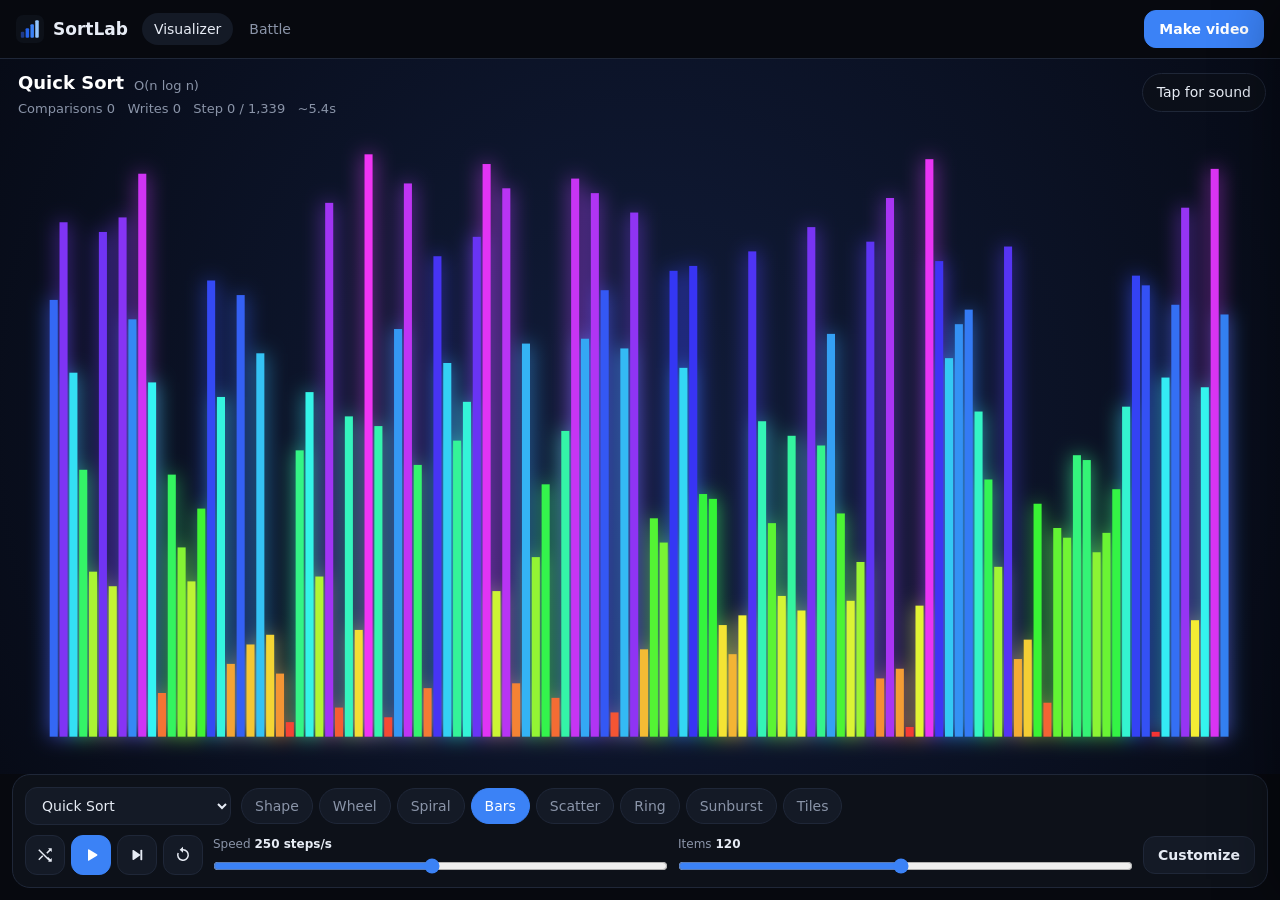
==== index.html @ f8ce672e "Add files via upload" ====
<!DOCTYPE html>
<html lang="en">
<head>
  <meta charset="UTF-8">
  <meta name="viewport" content="width=device-width, initial-scale=1, viewport-fit=cover">
  <title>SortLab - Watch sorting algorithms come alive</title>
  <meta name="description" content="Free sorting algorithm visualizer with 22 algorithms, 8 styles, sound, battles and a video maker for TikTok, Reels and Shorts.">
  <meta name="theme-color" content="#07090f">
  <meta property="og:title" content="SortLab">
  <meta property="og:description" content="22 sorting algorithms, 8 styles, sound, battles and a free video maker.">
  <link rel="icon" href="favicon.svg" type="image/svg+xml">
  <link rel="stylesheet" href="style.css">
</head>
<body>
  <header class="topbar">
    <a class="brand" href="index.html"><img src="favicon.svg" alt="" width="28" height="28"><span>SortLab</span></a>
    <nav class="nav">
      <a href="index.html" class="active">Visualizer</a>
      <a href="battle.html">Battle</a>
    </nav>
    <button class="btn primary" id="openVideo">Make video</button>
  </header>

  <main class="stage-wrap">
    <canvas id="stage" aria-label="Sorting visualization"></canvas>
    <button class="sound-hint" id="soundHint">Tap for sound</button>
  </main>

  <section class="dock">
    <div class="dock-row">
      <select id="algoSelect" class="select algo-select" aria-label="Algorithm"></select>
      <div class="chips" id="modeChips"></div>
    </div>
    <div class="dock-row">
      <div class="btn-group">
        <button class="btn icon" id="btnNew" title="New array (N)" aria-label="New array"></button>
        <button class="btn primary icon" id="btnPlay" title="Play (Space)" aria-label="Play or pause"></button>
        <button class="btn icon" id="btnStep" title="One step (Right arrow)" aria-label="One step"></button>
        <button class="btn icon" id="btnReset" title="Reset (R)" aria-label="Reset"></button>
      </div>
      <label class="slider"><span>Speed <b id="speedVal"></b></span><input type="range" id="speed" min="0" max="1000"></label>
      <label class="slider"><span>Items <b id="sizeVal"></b></span><input type="range" id="size" min="0" max="100" step="0.1"></label>
      <button class="btn" id="openCustomize">Customize</button>
    </div>
  </section>

  <aside class="drawer" id="drawer"></aside>
  <div class="modal" id="videoModal"></div>
  <div class="toast" id="toast" role="status"></div>

  <script src="core.js"></script>
  <script src="algorithms.js"></script>
  <script src="player.js"></script>
  <script src="palettes.js"></script>
  <script src="audio.js"></script>
  <script src="renderer.js"></script>
  <script src="settings.js"></script>
  <script src="panel.js"></script>
  <script src="video.js"></script>
  <script src="app.js"></script>
</body>
</html>
---- style.css ----
/* SortLab - minimal dark theme */
:root {
  --bg: #07090f;
  --panel: #0d1119;
  --panel2: #141a26;
  --line: #1f2738;
  --line2: #2c3850;
  --text: #e7ecf5;
  --muted: #8a94a8;
  --accent: #3b82f6;
  --accent2: #60a5fa;
  --warn: #fbbf24;
  --r: 14px;
}

* { box-sizing: border-box; }

html, body {
  margin: 0;
  height: 100%;
  background: var(--bg);
  color: var(--text);
  font: 14px/1.45 system-ui, -apple-system, "Segoe UI", Roboto, sans-serif;
  -webkit-tap-highlight-color: transparent;
}

body {
  display: flex;
  flex-direction: column;
  height: 100dvh;
  overflow: hidden;
}

[hidden] { display: none !important; }

h3 { margin: 0; font-size: 18px; }
h4 { margin: 18px 0 10px; font-size: 12px; text-transform: uppercase; letter-spacing: .08em; color: var(--muted); font-weight: 600; }

/* ---------- top bar ---------- */
.topbar {
  display: flex;
  align-items: center;
  gap: 14px;
  padding: 10px 16px;
  padding-top: max(10px, env(safe-area-inset-top));
  border-bottom: 1px solid var(--line);
}
.brand { display: flex; align-items: center; gap: 9px; color: var(--text); text-decoration: none; font-weight: 750; font-size: 17px; }
.nav { display: flex; gap: 4px; margin-right: auto; }
.nav a { color: var(--muted); text-decoration: none; padding: 6px 12px; border-radius: 999px; transition: .15s; }
.nav a:hover, .nav a.active { color: var(--text); background: var(--panel2); }

/* ---------- buttons and inputs ---------- */
.btn {
  appearance: none;
  border: 1px solid var(--line);
  background: var(--panel2);
  color: var(--text);
  padding: 8px 14px;
  border-radius: 12px;
  font: inherit;
  font-weight: 550;
  cursor: pointer;
  display: inline-flex;
  align-items: center;
  justify-content: center;
  gap: 7px;
  text-decoration: none;
  transition: background .15s, border-color .15s, opacity .15s;
  white-space: nowrap;
}
.btn:hover { border-color: var(--line2); background: #19202e; }
.btn:disabled { opacity: .45; cursor: default; }
.btn.primary { background: var(--accent); border-color: var(--accent); color: #fff; }
.btn.primary:hover { background: var(--accent2); border-color: var(--accent2); }
.btn.ghost { background: transparent; border-color: transparent; }
.btn.ghost:hover { background: var(--panel2); }
.btn.icon { width: 40px; height: 40px; padding: 0; flex: none; }
.btn.icon.small { width: 32px; height: 32px; }
.btn.small { padding: 6px 11px; font-size: 13px; }
.btn.block { width: 100%; margin-top: 14px; }
.btn.grow { flex: 1; }
.btn svg { width: 18px; height: 18px; fill: currentColor; flex: none; }
.btn-group { display: flex; gap: 6px; }

.select, .input {
  background: var(--panel2);
  color: var(--text);
  border: 1px solid var(--line);
  border-radius: 12px;
  padding: 9px 12px;
  font: inherit;
  min-width: 0;
  outline: none;
}
.select:focus, .input:focus { border-color: var(--accent); }
.select optgroup { background: var(--panel); color: var(--muted); }
.select option { color: var(--text); }

input[type="range"] { accent-color: var(--accent); width: 100%; margin: 0; }
input[type="color"] {
  width: 38px; height: 38px; padding: 0; border: 1px solid var(--line);
  border-radius: 12px; background: none; cursor: pointer; overflow: hidden;
}
input[type="color"]::-webkit-color-swatch-wrapper { padding: 0; }
input[type="color"]::-webkit-color-swatch { border: none; border-radius: 10px; }

.hint { color: var(--muted); font-size: 12.5px; margin: 8px 0 0; }
.warn { color: var(--warn); font-style: normal; }
.row { display: flex; gap: 8px; align-items: center; flex-wrap: wrap; margin-top: 10px; }

/* ---------- stage ---------- */
.stage-wrap { position: relative; flex: 1; min-height: 0; }
#stage { position: absolute; inset: 0; width: 100%; height: 100%; display: block; }

.sound-hint {
  position: absolute;
  top: 14px;
  right: 14px;
  z-index: 5;
  background: rgba(13, 17, 25, .8);
  backdrop-filter: blur(8px);
  color: var(--text);
  border: 1px solid var(--line);
  border-radius: 999px;
  padding: 8px 14px;
  font: inherit;
  cursor: pointer;
}
.sound-hint.hidden { display: none; }

/* ---------- dock ---------- */
.dock {
  margin: 0 12px 12px;
  margin-bottom: max(12px, env(safe-area-inset-bottom));
  padding: 12px;
  background: var(--panel);
  border: 1px solid var(--line);
  border-radius: 18px;
  display: flex;
  flex-direction: column;
  gap: 10px;
}
.dock-row { display: flex; flex-wrap: wrap; gap: 10px; align-items: center; }
.algo-select { min-width: 190px; }
.chips { display: flex; gap: 6px; overflow-x: auto; flex: 1; scrollbar-width: none; min-width: 0; }
.chips::-webkit-scrollbar { display: none; }
.chip {
  appearance: none; border: 1px solid var(--line); background: var(--panel2); color: var(--muted);
  border-radius: 999px; padding: 7px 13px; font: inherit; cursor: pointer; white-space: nowrap; transition: .15s;
}
.chip:hover { color: var(--text); }
.chip.active { background: var(--accent); border-color: var(--accent); color: #fff; }
.slider { display: flex; flex-direction: column; gap: 4px; min-width: 150px; flex: 1; font-size: 12px; color: var(--muted); }
.slider b { color: var(--text); font-weight: 600; }

/* ---------- drawer ---------- */
.drawer {
  position: fixed;
  top: 0;
  right: 0;
  height: 100dvh;
  width: 370px;
  max-width: 100%;
  background: var(--panel);
  border-left: 1px solid var(--line);
  transform: translateX(105%);
  transition: transform .25s ease;
  z-index: 40;
  display: flex;
  flex-direction: column;
  box-shadow: -20px 0 60px rgba(0, 0, 0, .4);
}
.drawer.open { transform: none; }
.drawer-head { display: flex; align-items: center; justify-content: space-between; padding: 12px; border-bottom: 1px solid var(--line); }
.tabs { display: flex; gap: 4px; background: var(--panel2); padding: 4px; border-radius: 12px; }
.tab { appearance: none; border: 0; background: none; color: var(--muted); padding: 7px 14px; border-radius: 9px; font: inherit; cursor: pointer; }
.tab.active { background: var(--accent); color: #fff; }
.drawer-body { overflow-y: auto; padding: 4px 16px 24px; flex: 1; }
.pane { display: none; }
.pane.active { display: block; }

.swatches { display: grid; grid-template-columns: repeat(3, 1fr); gap: 8px; }
.swatch, .bg-opt {
  appearance: none; border: 1px solid var(--line); background: var(--panel2); color: var(--muted);
  border-radius: 12px; padding: 6px; font: inherit; font-size: 12px; cursor: pointer;
  display: flex; flex-direction: column; gap: 5px; text-align: left;
}
.swatch i, .bg-opt i { display: block; height: 22px; border-radius: 8px; }
.bg-opt i { height: 34px; }
.swatch.active, .bg-opt.active { border-color: var(--accent); color: var(--text); box-shadow: 0 0 0 1px var(--accent); }
.bgs { display: grid; grid-template-columns: repeat(3, 1fr); gap: 8px; }
.custom-row { display: flex; align-items: center; gap: 8px; margin-top: 10px; }
.custom-row .hint { margin: 0; }

.range-row { display: flex; flex-direction: column; gap: 6px; margin-top: 16px; font-size: 13px; color: var(--muted); }
.range-row b { color: var(--text); font-weight: 600; }
.field { display: flex; flex-direction: column; gap: 6px; margin-top: 14px; font-size: 13px; color: var(--muted); min-width: 0; }

.switch { display: flex; align-items: center; gap: 10px; margin-top: 14px; cursor: pointer; user-select: none; }
.switch input { display: none; }
.switch i {
  width: 40px; height: 24px; border-radius: 999px; background: var(--line2); position: relative; flex: none; transition: .2s;
}
.switch i::after {
  content: ""; position: absolute; top: 3px; left: 3px; width: 18px; height: 18px; border-radius: 50%; background: #fff; transition: .2s;
}
.switch input:checked + i { background: var(--accent); }
.switch input:checked + i::after { transform: translateX(16px); }

/* ---------- modal ---------- */
.modal {
  position: fixed; inset: 0; z-index: 50; background: rgba(0, 0, 0, .65); backdrop-filter: blur(4px);
  display: none; align-items: center; justify-content: center; padding: 16px;
}
.modal.open { display: flex; }
.modal-card {
  width: 100%; max-width: 1000px; max-height: calc(100dvh - 32px); overflow-y: auto;
  background: var(--panel); border: 1px solid var(--line); border-radius: 22px; padding: 18px 20px 22px;
}
.modal-head { display: flex; align-items: center; justify-content: space-between; }
.video-grid { display: grid; grid-template-columns: 1fr 340px; gap: 24px; margin-top: 10px; }
.modal.busy .video-settings { opacity: .45; pointer-events: none; }

.seg { display: flex; gap: 4px; background: var(--panel2); padding: 4px; border-radius: 12px; margin-top: 8px; }
.seg button { flex: 1; appearance: none; border: 0; background: none; color: var(--muted); padding: 8px; border-radius: 9px; font: inherit; cursor: pointer; }
.seg button.active { background: var(--accent); color: #fff; }

.sort-list { display: flex; flex-direction: column; gap: 6px; margin-bottom: 8px; }
.sort-row { display: flex; align-items: center; gap: 8px; }
.sort-row .num {
  width: 28px; height: 28px; border-radius: 9px; background: var(--panel2); display: grid; place-items: center;
  font-size: 12px; color: var(--muted); flex: none;
}
.sort-row .select { flex: 1; }
.sort-row .dur { font-size: 12px; color: var(--muted); min-width: 52px; text-align: right; }
.grid2 { display: grid; grid-template-columns: 1fr 1fr; gap: 0 12px; }

.estimate { background: var(--panel2); border: 1px solid var(--line); border-radius: 16px; padding: 14px; }
.est-head { display: flex; align-items: baseline; justify-content: space-between; }
.est-head span { color: var(--muted); }
.est-head strong { font-size: 28px; font-weight: 800; color: #fff; }
.est-list { list-style: none; padding: 0; margin: 10px 0 0; display: flex; flex-direction: column; gap: 4px; max-height: 150px; overflow-y: auto; }
.est-list li { display: flex; flex-wrap: wrap; justify-content: space-between; gap: 2px 10px; font-size: 12.5px; }
.est-list li span:last-child { color: var(--muted); }
.est-list li em { width: 100%; font-size: 12px; }

.preview-box {
  margin-top: 12px; aspect-ratio: 9 / 16; max-height: 52dvh; margin-inline: auto; background: #000;
  border-radius: 16px; overflow: hidden; border: 1px solid var(--line);
}
.preview-box canvas, .preview-box video { width: 100%; height: 100%; display: block; object-fit: contain; }
.progress { height: 6px; border-radius: 999px; background: var(--panel2); overflow: hidden; margin-top: 12px; }
.progress div { height: 100%; width: 0; background: var(--accent); border-radius: 999px; }
.progress-text { min-height: 18px; text-align: center; }
.video-side .row { margin-top: 8px; }

/* ---------- battle ---------- */
.battle-grid {
  position: relative; flex: 1; min-height: 0; display: grid; grid-template-columns: 1fr 1fr; gap: 12px; padding: 12px;
}
.battle-panel {
  display: flex; flex-direction: column; min-height: 0; background: var(--panel); border: 1px solid var(--line);
  border-radius: 18px; overflow: hidden;
}
.battle-head { display: flex; align-items: center; gap: 10px; padding: 10px; border-bottom: 1px solid var(--line); }
.battle-head .select { flex: 1; max-width: 240px; }
.tag { width: 30px; height: 30px; border-radius: 10px; background: var(--accent); color: #fff; display: grid; place-items: center; font-weight: 700; flex: none; }
.battle-stat { margin-left: auto; color: var(--muted); font-size: 12.5px; text-align: right; }
.battle-canvas { position: relative; flex: 1; min-height: 0; }
.battle-canvas canvas { position: absolute; inset: 0; width: 100%; height: 100%; display: block; }
.winner {
  position: absolute; left: 50%; bottom: 26px; transform: translate(-50%, 20px); opacity: 0; pointer-events: none;
  background: var(--accent); color: #fff; padding: 10px 18px; border-radius: 999px; font-weight: 650;
  transition: .3s; max-width: calc(100% - 40px); text-align: center; box-shadow: 0 10px 40px rgba(59, 130, 246, .35);
}
.winner.show { opacity: 1; transform: translate(-50%, 0); }

/* ---------- toast ---------- */
.toast {
  position: fixed; left: 50%; top: 70px; transform: translate(-50%, -10px); opacity: 0; pointer-events: none; z-index: 60;
  background: var(--panel2); border: 1px solid var(--line2); color: var(--text); padding: 10px 16px; border-radius: 14px;
  transition: .25s; max-width: min(520px, calc(100% - 32px)); text-align: center;
}
.toast.show { opacity: 1; transform: translate(-50%, 0); }

/* ---------- small screens ---------- */
@media (max-width: 820px) {
  .video-grid { grid-template-columns: 1fr; }
  .video-side { order: -1; }
  .preview-box { max-height: 44dvh; }
  .battle-grid { grid-template-columns: 1fr; grid-template-rows: 1fr 1fr; }
}
@media (max-width: 600px) {
  .topbar { gap: 8px; padding-inline: 10px; }
  .brand span { display: none; }
  .stage-wrap .sound-hint { top: auto; bottom: 10px; }
  .nav a { padding: 6px 10px; }
  .dock { margin: 0 8px 8px; padding: 10px; gap: 8px; }
  .algo-select { flex: 1; min-width: 0; }
  .chips { flex-basis: 100%; }
  .slider { min-width: 110px; }
  .drawer { width: 100%; }
  .grid2 { grid-template-columns: 1fr; }
  .modal { padding: 0; }
  .modal-card { max-height: 100dvh; border-radius: 0; min-height: 100dvh; }
}
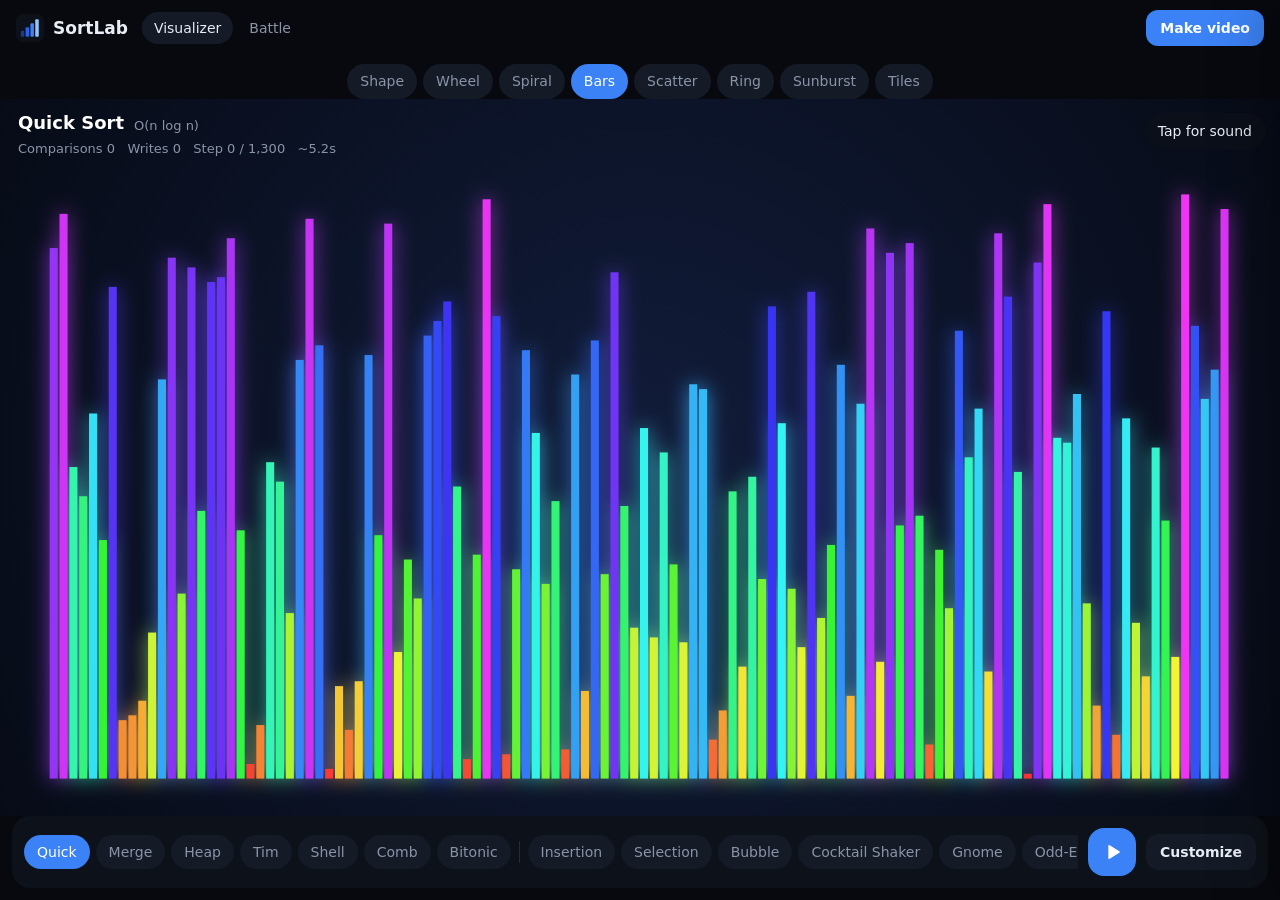
==== commit c070b990: "Add files via upload" ====
--- a/index.html
+++ b/index.html
@@ -21,27 +21,17 @@
     <button class="btn primary" id="openVideo">Make video</button>
   </header>
 
+  <div class="modebar"><div class="chips" id="modeChips"></div></div>
+
   <main class="stage-wrap">
     <canvas id="stage" aria-label="Sorting visualization"></canvas>
     <button class="sound-hint" id="soundHint">Tap for sound</button>
   </main>
 
   <section class="dock">
-    <div class="dock-row">
-      <select id="algoSelect" class="select algo-select" aria-label="Algorithm"></select>
-      <div class="chips" id="modeChips"></div>
-    </div>
-    <div class="dock-row">
-      <div class="btn-group">
-        <button class="btn icon" id="btnNew" title="New array (N)" aria-label="New array"></button>
-        <button class="btn primary icon" id="btnPlay" title="Play (Space)" aria-label="Play or pause"></button>
-        <button class="btn icon" id="btnStep" title="One step (Right arrow)" aria-label="One step"></button>
-        <button class="btn icon" id="btnReset" title="Reset (R)" aria-label="Reset"></button>
-      </div>
-      <label class="slider"><span>Speed <b id="speedVal"></b></span><input type="range" id="speed" min="0" max="1000"></label>
-      <label class="slider"><span>Items <b id="sizeVal"></b></span><input type="range" id="size" min="0" max="100" step="0.1"></label>
-      <button class="btn" id="openCustomize">Customize</button>
-    </div>
+    <div class="chips" id="algoChips"></div>
+    <button class="btn primary icon play" id="btnPlay" aria-label="Play or stop"></button>
+    <button class="btn" id="openCustomize">Customize</button>
   </section>
 
   <aside class="drawer" id="drawer"></aside>
--- a/style.css
+++ b/style.css
@@ -43,7 +43,7 @@
   gap: 14px;
   padding: 10px 16px;
   padding-top: max(10px, env(safe-area-inset-top));
-  border-bottom: 1px solid var(--line);
+  border: 0;
 }
 .brand { display: flex; align-items: center; gap: 9px; color: var(--text); text-decoration: none; font-weight: 750; font-size: 17px; }
 .nav { display: flex; gap: 4px; margin-right: auto; }
@@ -53,7 +53,7 @@
 /* ---------- buttons and inputs ---------- */
 .btn {
   appearance: none;
-  border: 1px solid var(--line);
+  border: 0;
   background: var(--panel2);
   color: var(--text);
   padding: 8px 14px;
@@ -69,7 +69,7 @@
   transition: background .15s, border-color .15s, opacity .15s;
   white-space: nowrap;
 }
-.btn:hover { border-color: var(--line2); background: #19202e; }
+.btn:hover { background: #1b2232; }
 .btn:disabled { opacity: .45; cursor: default; }
 .btn.primary { background: var(--accent); border-color: var(--accent); color: #fff; }
 .btn.primary:hover { background: var(--accent2); border-color: var(--accent2); }
@@ -86,20 +86,20 @@
 .select, .input {
   background: var(--panel2);
   color: var(--text);
-  border: 1px solid var(--line);
+  border: 0;
   border-radius: 12px;
   padding: 9px 12px;
   font: inherit;
   min-width: 0;
   outline: none;
 }
-.select:focus, .input:focus { border-color: var(--accent); }
+.select:focus, .input:focus { background: #1a2233; }
 .select optgroup { background: var(--panel); color: var(--muted); }
 .select option { color: var(--text); }
 
 input[type="range"] { accent-color: var(--accent); width: 100%; margin: 0; }
 input[type="color"] {
-  width: 38px; height: 38px; padding: 0; border: 1px solid var(--line);
+  width: 38px; height: 38px; padding: 0; border: 0;
   border-radius: 12px; background: none; cursor: pointer; overflow: hidden;
 }
 input[type="color"]::-webkit-color-swatch-wrapper { padding: 0; }
@@ -121,7 +121,7 @@
   background: rgba(13, 17, 25, .8);
   backdrop-filter: blur(8px);
   color: var(--text);
-  border: 1px solid var(--line);
+  border: 0;
   border-radius: 999px;
   padding: 8px 14px;
   font: inherit;
@@ -135,7 +135,7 @@
   margin-bottom: max(12px, env(safe-area-inset-bottom));
   padding: 12px;
   background: var(--panel);
-  border: 1px solid var(--line);
+  border: 0;
   border-radius: 18px;
   display: flex;
   flex-direction: column;
@@ -146,7 +146,7 @@
 .chips { display: flex; gap: 6px; overflow-x: auto; flex: 1; scrollbar-width: none; min-width: 0; }
 .chips::-webkit-scrollbar { display: none; }
 .chip {
-  appearance: none; border: 1px solid var(--line); background: var(--panel2); color: var(--muted);
+  appearance: none; border: 0; background: var(--panel2); color: var(--muted);
   border-radius: 999px; padding: 7px 13px; font: inherit; cursor: pointer; white-space: nowrap; transition: .15s;
 }
 .chip:hover { color: var(--text); }
@@ -163,7 +163,7 @@
   width: 370px;
   max-width: 100%;
   background: var(--panel);
-  border-left: 1px solid var(--line);
+  border: 0;
   transform: translateX(105%);
   transition: transform .25s ease;
   z-index: 40;
@@ -172,7 +172,7 @@
   box-shadow: -20px 0 60px rgba(0, 0, 0, .4);
 }
 .drawer.open { transform: none; }
-.drawer-head { display: flex; align-items: center; justify-content: space-between; padding: 12px; border-bottom: 1px solid var(--line); }
+.drawer-head { display: flex; align-items: center; justify-content: space-between; padding: 12px; border: 0; }
 .tabs { display: flex; gap: 4px; background: var(--panel2); padding: 4px; border-radius: 12px; }
 .tab { appearance: none; border: 0; background: none; color: var(--muted); padding: 7px 14px; border-radius: 9px; font: inherit; cursor: pointer; }
 .tab.active { background: var(--accent); color: #fff; }
@@ -182,13 +182,13 @@
 
 .swatches { display: grid; grid-template-columns: repeat(3, 1fr); gap: 8px; }
 .swatch, .bg-opt {
-  appearance: none; border: 1px solid var(--line); background: var(--panel2); color: var(--muted);
+  appearance: none; border: 0; background: var(--panel2); color: var(--muted);
   border-radius: 12px; padding: 6px; font: inherit; font-size: 12px; cursor: pointer;
   display: flex; flex-direction: column; gap: 5px; text-align: left;
 }
 .swatch i, .bg-opt i { display: block; height: 22px; border-radius: 8px; }
 .bg-opt i { height: 34px; }
-.swatch.active, .bg-opt.active { border-color: var(--accent); color: var(--text); box-shadow: 0 0 0 1px var(--accent); }
+.swatch.active, .bg-opt.active { background: #1f2c4a; color: var(--text); }
 .bgs { display: grid; grid-template-columns: repeat(3, 1fr); gap: 8px; }
 .custom-row { display: flex; align-items: center; gap: 8px; margin-top: 10px; }
 .custom-row .hint { margin: 0; }
@@ -216,7 +216,7 @@
 .modal.open { display: flex; }
 .modal-card {
   width: 100%; max-width: 1000px; max-height: calc(100dvh - 32px); overflow-y: auto;
-  background: var(--panel); border: 1px solid var(--line); border-radius: 22px; padding: 18px 20px 22px;
+  background: var(--panel); border: 0; border-radius: 22px; padding: 18px 20px 22px;
 }
 .modal-head { display: flex; align-items: center; justify-content: space-between; }
 .video-grid { display: grid; grid-template-columns: 1fr 340px; gap: 24px; margin-top: 10px; }
@@ -236,7 +236,7 @@
 .sort-row .dur { font-size: 12px; color: var(--muted); min-width: 52px; text-align: right; }
 .grid2 { display: grid; grid-template-columns: 1fr 1fr; gap: 0 12px; }
 
-.estimate { background: var(--panel2); border: 1px solid var(--line); border-radius: 16px; padding: 14px; }
+.estimate { background: var(--panel2); border: 0; border-radius: 16px; padding: 14px; }
 .est-head { display: flex; align-items: baseline; justify-content: space-between; }
 .est-head span { color: var(--muted); }
 .est-head strong { font-size: 28px; font-weight: 800; color: #fff; }
@@ -247,7 +247,7 @@
 
 .preview-box {
   margin-top: 12px; aspect-ratio: 9 / 16; max-height: 52dvh; margin-inline: auto; background: #000;
-  border-radius: 16px; overflow: hidden; border: 1px solid var(--line);
+  border-radius: 16px; overflow: hidden; border: 0;
 }
 .preview-box canvas, .preview-box video { width: 100%; height: 100%; display: block; object-fit: contain; }
 .progress { height: 6px; border-radius: 999px; background: var(--panel2); overflow: hidden; margin-top: 12px; }
@@ -260,10 +260,10 @@
   position: relative; flex: 1; min-height: 0; display: grid; grid-template-columns: 1fr 1fr; gap: 12px; padding: 12px;
 }
 .battle-panel {
-  display: flex; flex-direction: column; min-height: 0; background: var(--panel); border: 1px solid var(--line);
+  display: flex; flex-direction: column; min-height: 0; background: var(--panel); border: 0;
   border-radius: 18px; overflow: hidden;
 }
-.battle-head { display: flex; align-items: center; gap: 10px; padding: 10px; border-bottom: 1px solid var(--line); }
+.battle-head { display: flex; align-items: center; gap: 10px; padding: 10px; border: 0; }
 .battle-head .select { flex: 1; max-width: 240px; }
 .tag { width: 30px; height: 30px; border-radius: 10px; background: var(--accent); color: #fff; display: grid; place-items: center; font-weight: 700; flex: none; }
 .battle-stat { margin-left: auto; color: var(--muted); font-size: 12.5px; text-align: right; }
@@ -279,7 +279,7 @@
 /* ---------- toast ---------- */
 .toast {
   position: fixed; left: 50%; top: 70px; transform: translate(-50%, -10px); opacity: 0; pointer-events: none; z-index: 60;
-  background: var(--panel2); border: 1px solid var(--line2); color: var(--text); padding: 10px 16px; border-radius: 14px;
+  background: var(--panel2); border: 0; color: var(--text); padding: 10px 16px; border-radius: 14px;
   transition: .25s; max-width: min(520px, calc(100% - 32px)); text-align: center;
 }
 .toast.show { opacity: 1; transform: translate(-50%, 0); }
@@ -305,3 +305,41 @@
   .modal { padding: 0; }
   .modal-card { max-height: 100dvh; border-radius: 0; min-height: 100dvh; }
 }
+
+/* ---------- borderless layout: style chips on top, algorithm chips + play below ---------- */
+.modebar { padding: 8px 12px 0; display: flex; justify-content: center; }
+.modebar .chips { flex: 0 1 auto; max-width: 100%; }
+.dock { flex-direction: row; align-items: center; gap: 10px; }
+.dock .chips { flex: 1; }
+.chip-sep { width: 1px; flex: none; align-self: stretch; margin: 6px 2px; background: #232c3f; }
+.btn.play { width: 48px; height: 48px; border-radius: 16px; }
+.btn.play svg { width: 22px; height: 22px; }
+.btn.play.playing { background: #ef4461; }
+.btn.play.playing:hover { background: #f25c76; }
+.btn-row { display: grid; grid-template-columns: repeat(3, 1fr); gap: 8px; }
+.btn-row .btn { margin: 0; }
+.battle-head { padding: 8px; gap: 8px; }
+.battle-head .chips { flex: 1; }
+.battle-stat {
+  position: absolute; left: 12px; top: 10px; z-index: 2; margin: 0; text-align: left;
+  font-size: 12.5px; color: var(--muted); pointer-events: none;
+}
+@media (max-width: 600px) {
+  .dock { flex-wrap: wrap; }
+  .dock .chips { flex-basis: 100%; order: -1; }
+  .dock .btn.play { flex: 1; }
+  .dock #openCustomize { flex: 1; height: 48px; }
+  .modebar { justify-content: flex-start; }
+}
+.sort-row .chips { flex: 1; min-width: 0; }
+.chips.wrap { flex-wrap: wrap; overflow: visible; }
+.video-settings .chip { padding: 6px 11px; font-size: 13px; }
+.video-grid { grid-template-columns: minmax(0, 1fr) 340px; }
+.video-settings, .video-side { min-width: 0; }
+.battle-dock { justify-content: center; }
+.battle-head .chips, .battle-panel { min-width: 0; }
+.battle-grid { grid-template-columns: minmax(0, 1fr) minmax(0, 1fr); }
+@media (max-width: 820px) {
+  .video-grid { grid-template-columns: minmax(0, 1fr); }
+  .battle-grid { grid-template-columns: minmax(0, 1fr); }
+}
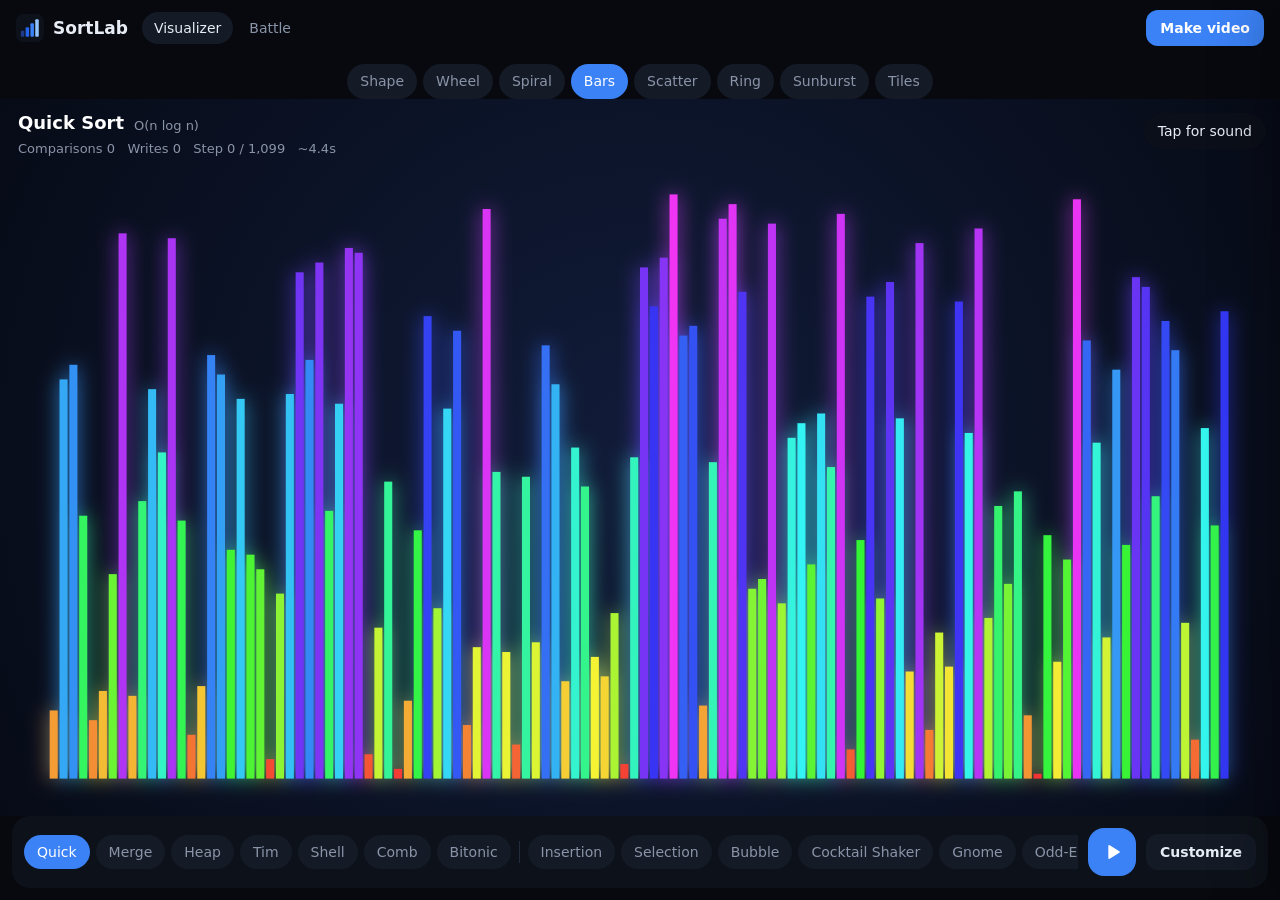
==== commit 76bdd3f8: "Add files via upload" ====
--- a/index.html
+++ b/index.html
@@ -46,6 +46,7 @@
   <script src="renderer.js"></script>
   <script src="settings.js"></script>
   <script src="panel.js"></script>
+  <script src="export.js"></script>
   <script src="video.js"></script>
   <script src="app.js"></script>
 </body>
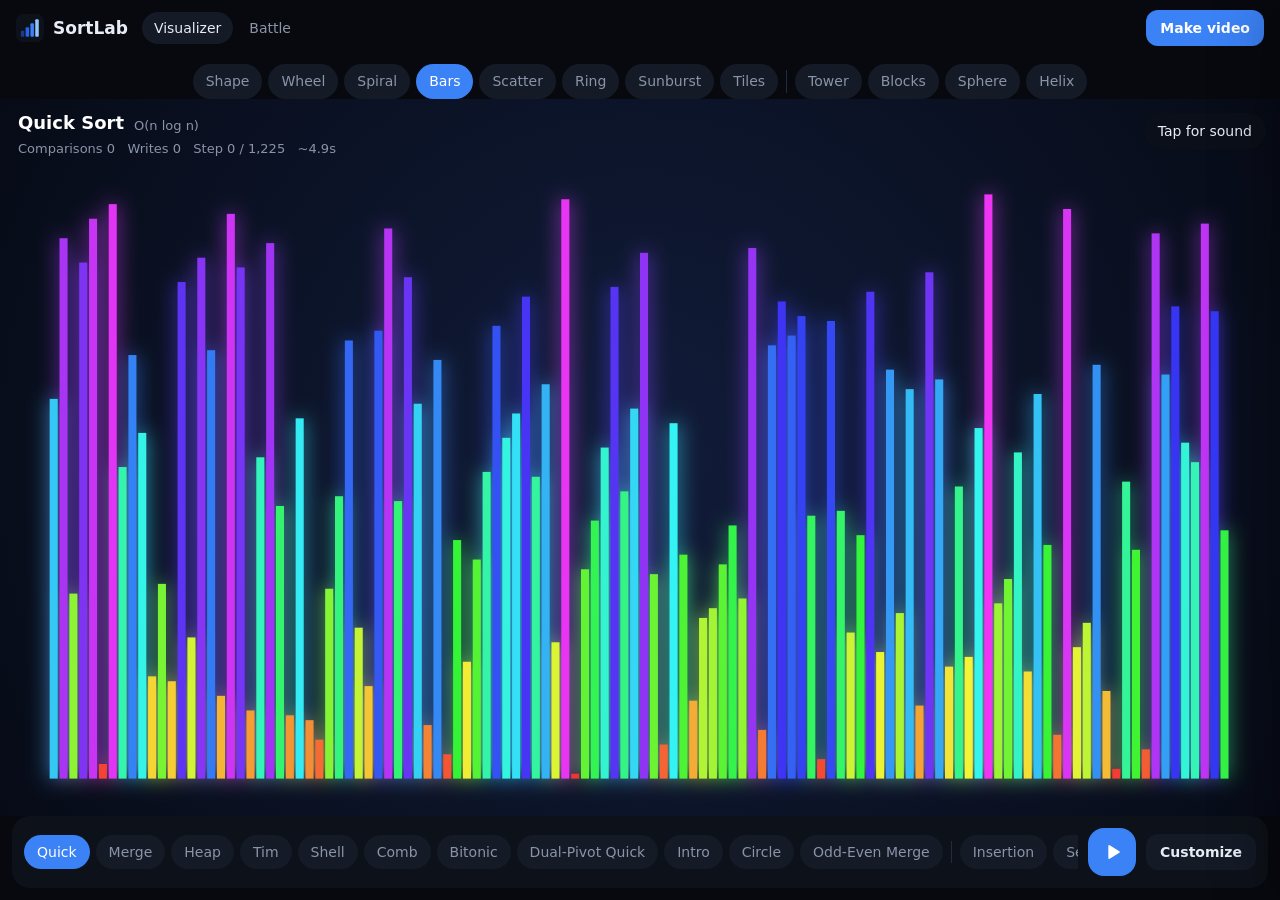
==== commit 0bdf1e0b: "Add files via upload" ====
--- a/index.html
+++ b/index.html
@@ -4,10 +4,10 @@
   <meta charset="UTF-8">
   <meta name="viewport" content="width=device-width, initial-scale=1, viewport-fit=cover">
   <title>SortLab - Watch sorting algorithms come alive</title>
-  <meta name="description" content="Free sorting algorithm visualizer with 22 algorithms, 8 styles, sound, battles and a video maker for TikTok, Reels and Shorts.">
+  <meta name="description" content="Free sorting algorithm visualizer with 33 algorithms, 8 styles, sound, battles and a video maker for TikTok, Reels and Shorts.">
   <meta name="theme-color" content="#07090f">
   <meta property="og:title" content="SortLab">
-  <meta property="og:description" content="22 sorting algorithms, 8 styles, sound, battles and a free video maker.">
+  <meta property="og:description" content="33 sorting algorithms, 8 styles, sound, battles and a free video maker.">
   <link rel="icon" href="favicon.svg" type="image/svg+xml">
   <link rel="stylesheet" href="style.css">
 </head>
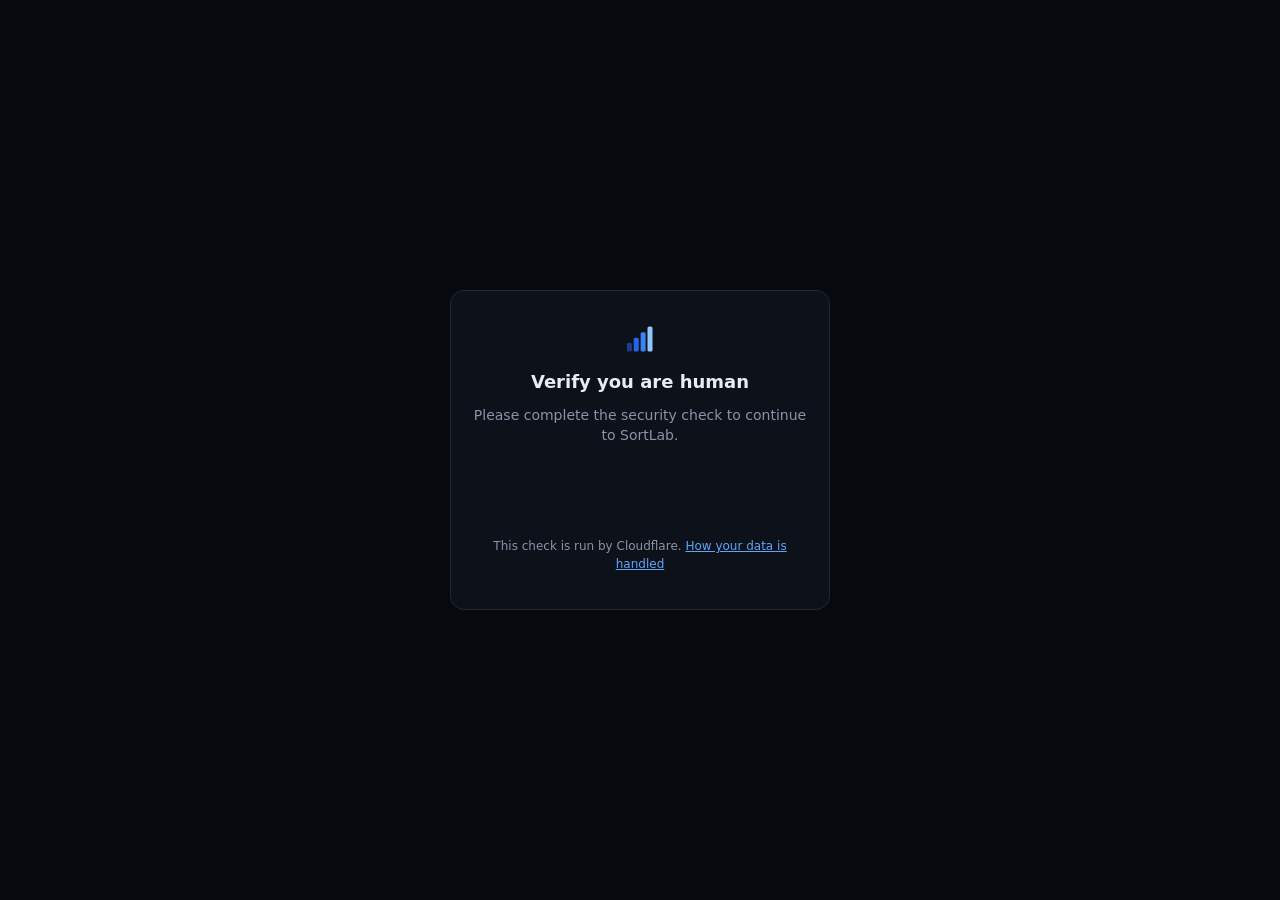
==== commit 80ac6538: "Add files via upload" ====
--- a/index.html
+++ b/index.html
@@ -2,6 +2,7 @@
 <html lang="en">
 <head>
   <meta charset="UTF-8">
+  <meta http-equiv="Content-Security-Policy" content="default-src 'self'; script-src 'self' https://challenges.cloudflare.com; frame-src https://challenges.cloudflare.com; connect-src 'self' https://challenges.cloudflare.com; style-src 'self' 'unsafe-inline'; img-src 'self' data: blob:; media-src 'self' blob:; object-src 'none'; base-uri 'none'; form-action 'none'">
   <meta name="viewport" content="width=device-width, initial-scale=1, viewport-fit=cover">
   <title>SortLab - Watch sorting algorithms come alive</title>
   <meta name="description" content="Free sorting algorithm visualizer with 33 algorithms, 8 styles, sound, battles and a video maker for TikTok, Reels and Shorts.">
@@ -10,8 +11,19 @@
   <meta property="og:description" content="33 sorting algorithms, 8 styles, sound, battles and a free video maker.">
   <link rel="icon" href="favicon.svg" type="image/svg+xml">
   <link rel="stylesheet" href="style.css">
+  <script src="gate.js"></script>
+  <script src="https://challenges.cloudflare.com/turnstile/v0/api.js" async defer></script>
 </head>
 <body>
+  <div class="gate" id="humanGate" role="dialog" aria-modal="true" aria-labelledby="gateTitle">
+    <div class="gate-card">
+      <img src="favicon.svg" alt="" width="40" height="40">
+      <h3 id="gateTitle">Verify you are human</h3>
+      <p>Please complete the security check to continue to SortLab.</p>
+      <div class="cf-turnstile" data-sitekey="0x4AAAAAAGA0m3MCwA2aQMGH" data-callback="onTurnstileSuccess" data-theme="dark"></div>
+      <p class="gate-note">This check is run by Cloudflare. <a href="privacy.html">How your data is handled</a></p>
+    </div>
+  </div>
   <header class="topbar">
     <a class="brand" href="index.html"><img src="favicon.svg" alt="" width="28" height="28"><span>SortLab</span></a>
     <nav class="nav">
@@ -34,6 +46,10 @@
     <button class="btn" id="openCustomize">Customize</button>
   </section>
 
+  <footer class="legal-foot" aria-label="Legal">
+    <a href="privacy.html">Privacy Policy</a><a href="terms.html">Terms of Use</a><a href="disclaimer.html">Disclaimer</a><a href="cookies.html">Cookie Information</a><a href="licenses.html">Copyright &amp; Licenses</a><a href="contact.html">Contact</a>
+  </footer>
+
   <aside class="drawer" id="drawer"></aside>
   <div class="modal" id="videoModal"></div>
   <div class="toast" id="toast" role="status"></div>
--- a/style.css
+++ b/style.css
@@ -343,3 +343,43 @@
   .video-grid { grid-template-columns: minmax(0, 1fr); }
   .battle-grid { grid-template-columns: minmax(0, 1fr); }
 }
+
+/* ---------- human check gate ---------- */
+.gate {
+  position: fixed; inset: 0; z-index: 100; display: grid; place-items: center; padding: 16px;
+  background: var(--bg); transition: opacity .4s ease;
+}
+.gate.done { opacity: 0; pointer-events: none; }
+.gate-card {
+  display: flex; flex-direction: column; align-items: center; gap: 10px; text-align: center;
+  max-width: 380px; width: 100%; padding: 28px 22px;
+  background: var(--panel); border: 1px solid var(--line); border-radius: var(--r);
+}
+.gate-card p { margin: 0 0 8px; color: var(--muted); }
+.gate .cf-turnstile { min-height: 65px; }
+.gate-note { font-size: 12px; }
+.gate-note a, .doc a { color: var(--accent2); }
+
+/* ---------- legal footer ---------- */
+.legal-foot {
+  display: flex; justify-content: center; gap: 4px 16px; flex: none;
+  padding: 0 16px 8px; margin-top: -4px; overflow-x: auto; white-space: nowrap; scrollbar-width: none;
+  font-size: 12px;
+}
+.legal-foot a { color: var(--muted); text-decoration: none; }
+.legal-foot a:hover { color: var(--text); text-decoration: underline; }
+@media (max-width: 600px) { .legal-foot { justify-content: flex-start; } }
+
+/* ---------- legal pages (normal scrolling documents) ---------- */
+body.doc-page { display: block; height: auto; min-height: 100dvh; overflow: auto; }
+.doc { max-width: 760px; margin: 0 auto; padding: 8px 16px 40px; font-size: 15px; line-height: 1.6; }
+.doc h1 { font-size: 26px; margin: 12px 0 4px; }
+.doc h2 { font-size: 18px; margin: 28px 0 8px; }
+.doc .updated { color: var(--muted); margin-top: 0; }
+.doc table { width: 100%; border-collapse: collapse; margin: 8px 0; font-size: 14px; }
+.doc th, .doc td { text-align: left; vertical-align: top; padding: 8px; border-bottom: 1px solid var(--line); }
+.doc .table-wrap { overflow-x: auto; }
+.doc code { background: var(--panel2); padding: 1px 5px; border-radius: 6px; font-size: 13px; }
+.doc .todo { background: rgba(251, 191, 36, .15); color: var(--warn); padding: 0 4px; border-radius: 4px; }
+.doc-page .legal-foot { flex-wrap: wrap; white-space: normal; padding: 16px; border-top: 1px solid var(--line); margin: 0; }
+.doc h3 { font-size: 15px; margin: 18px 0 6px; }
